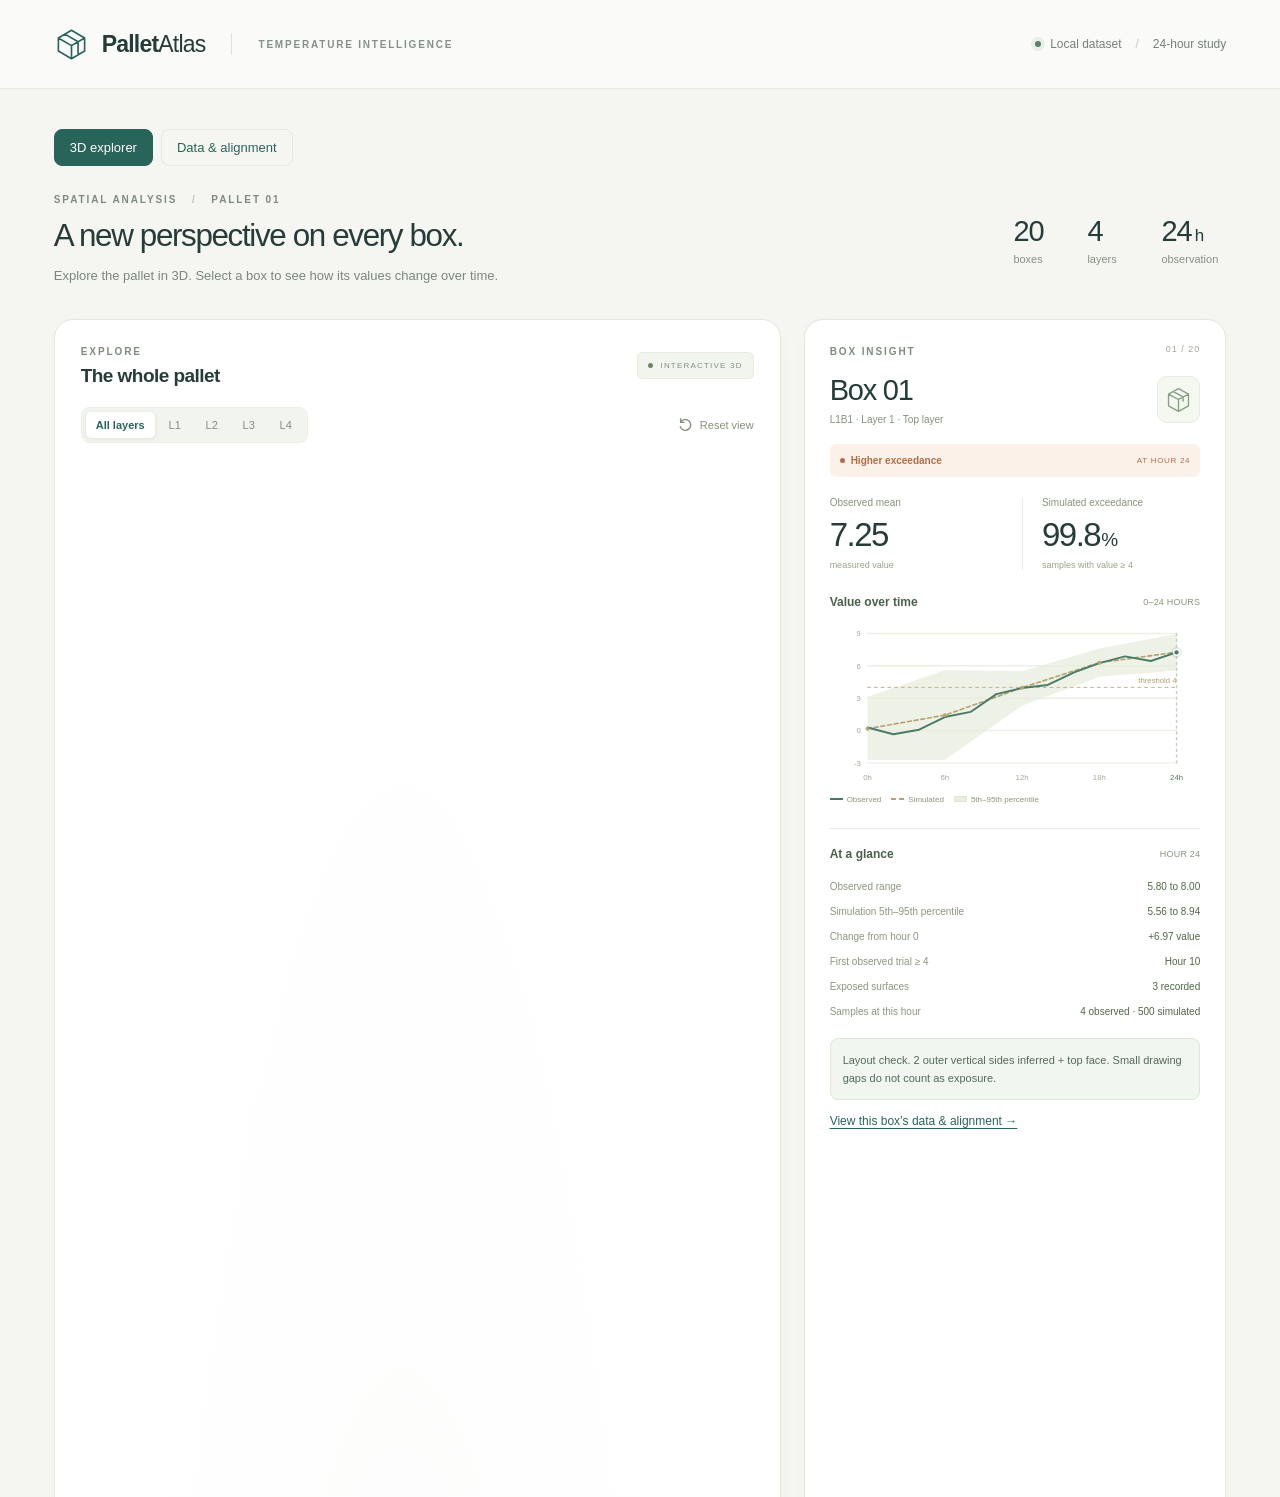
==== pallet webpage/index.html @ e12cc057 "Add pallet analysis and Atlas visualization; modernize project README" ====
<!doctype html>
<html lang="en">
<head>
  <meta charset="UTF-8">
  <meta name="viewport" content="width=device-width, initial-scale=1">
  <meta name="theme-color" content="#f5f6f2">
  <title>Pallet Atlas — Temperature exploration</title>
  <link rel="stylesheet" href="styles.css">
  <script src="data.js" defer></script>
  <script src="app.js" defer></script>
</head>
<body>
  <header class="site-header">
    <a class="brand" href="./index.html" aria-label="Pallet Atlas home"><span class="brand-mark" aria-hidden="true"><svg viewBox="0 0 32 32"><path d="m16 3 12 7v12l-12 7L4 22V10Z M4 10l12 7 12-7 M16 17v12 M10 6.5l12 7v12"/></svg></span><span>Pallet<span class="brand-light">Atlas</span></span></a>
    <span class="header-divider"></span><span class="header-subtitle">TEMPERATURE INTELLIGENCE</span>
    <div class="header-status"><span class="status-dot"></span> Local dataset <span class="status-separator">/</span> 24-hour study</div>
  </header>

  <main>
    <nav class="page-nav" aria-label="Pages"><a href="index.html" aria-current="page">3D explorer</a><a href="analysis-data.html">Data &amp; alignment</a></nav>
    <section class="page-heading">
      <div><p class="eyebrow">SPATIAL ANALYSIS <span>/</span> PALLET 01</p><h1>A new perspective on every box.</h1><p class="page-description">Explore the pallet in 3D. Select a box to see how its values change over time.</p></div>
      <div class="study-summary"><div><strong>20</strong><span>boxes</span></div><div><strong>4</strong><span>layers</span></div><div><strong>24<span>h</span></strong><span>observation</span></div></div>
    </section>

    <div class="workspace">
      <section class="visual-panel panel" aria-labelledby="pallet-heading">
        <div class="panel-heading"><div><p class="eyebrow">EXPLORE</p><h2 id="pallet-heading">The whole pallet</h2></div><span class="view-badge"><span></span> INTERACTIVE 3D</span></div>
        <div class="viewer-toolbar">
          <div class="segmented layer-tabs" role="group" aria-label="Visible layer"><button class="active" data-layer="all" aria-pressed="true">All layers</button><button data-layer="1" aria-pressed="false">L1</button><button data-layer="2" aria-pressed="false">L2</button><button data-layer="3" aria-pressed="false">L3</button><button data-layer="4" aria-pressed="false">L4</button></div>
          <button class="text-button" id="reset-view" title="Reset rotation and zoom"><svg viewBox="0 0 20 20" aria-hidden="true"><path d="M4 7a6 6 0 1 1-.4 5M4 3v4h4"/></svg>Reset view</button>
        </div>
        <div class="canvas-wrap" id="canvas-wrap">
          <canvas id="pallet-canvas" tabindex="0" aria-label="Interactive 3D pallet. Drag to rotate, scroll to zoom, and click a box to view its report. With keyboard focus, use arrow keys to rotate and plus or minus to zoom. All boxes are also available in the box selector below."></canvas>
          <div class="viewer-corner"><span class="orientation-mark" aria-hidden="true">↗</span><span>48 × 40 in<span>Approximate pallet footprint</span></span></div>
          <div class="zoom-controls" role="group" aria-label="Camera controls"><button id="zoom-in" aria-label="Zoom in" title="Zoom in">+</button><button id="zoom-out" aria-label="Zoom out" title="Zoom out">−</button></div>
          <div id="hover-tip" class="hover-tip" hidden></div>
          <div class="canvas-hint"><svg viewBox="0 0 20 20" aria-hidden="true"><path d="m5 6-3 3 3 3M15 6l3 3-3 3M2 9h16M7 15h6"/></svg>Drag to rotate 360°<span>·</span> Scroll to zoom <span>·</span> Click to inspect</div>
        </div>
        <div class="view-options"><label class="explode-control" for="explode-slider"><svg viewBox="0 0 20 20" aria-hidden="true"><path d="m2 6 8-4 8 4-8 4ZM2 10l8 4 8-4M2 14l8 4 8-4"/></svg>Separate layers<input type="range" id="explode-slider" min="0" max="12" value="0" step="0.2"><output id="explode-value" for="explode-slider">0%</output></label><span class="geometry-note" title="Box centers come from the source data. Footprints and box heights are inferred from their spacing.">Geometry inferred from box centers <span aria-hidden="true">ⓘ</span></span></div>
        <div class="timeline-section"><div class="section-label"><span>OBSERVATION TIME</span><span id="time-caption">Hour 24 of 24</span></div><div class="time-row"><button id="play-time" class="play-button" aria-label="Play time sequence" aria-pressed="false"><svg viewBox="0 0 20 20" aria-hidden="true"><path d="m7 4 9 6-9 6Z"/></svg></button><div class="time-stops" role="group" aria-label="Observation hour"><button data-hour="0" aria-pressed="false">0<span>h</span></button><button data-hour="6" aria-pressed="false">6<span>h</span></button><button data-hour="12" aria-pressed="false">12<span>h</span></button><button data-hour="18" aria-pressed="false">18<span>h</span></button><button data-hour="24" class="active" aria-pressed="true">24<span>h</span></button></div></div></div>
        <div class="legend"><span>Simulated exceedance <strong>value ≥ 4</strong></span><div class="legend-scale"><span>0%</span><i></i><span>100%</span></div></div>
      </section>

      <aside class="report-panel panel" aria-labelledby="report-heading">
        <div class="report-top"><p class="eyebrow">BOX INSIGHT</p><span class="report-index" id="report-index">01 / 20</span></div>
        <div class="box-title-row"><div><h2 id="report-heading">Box 01</h2><p id="box-location">L1B1 · Layer 1 · Top layer</p></div><span class="box-icon" aria-hidden="true"><svg viewBox="0 0 32 32"><path d="m16 4 11 6v13l-11 6-11-6V10Z M5 10l11 6 11-6M16 16v13M10 7l11 6v5"/></svg></span></div>
        <div class="risk-banner" id="risk-banner"><div><span class="risk-dot"></span><strong id="risk-label">Higher exceedance</strong></div><span id="report-time">AT HOUR 24</span></div>
        <div class="metric-grid"><div class="metric"><span>Observed mean</span><strong id="observed-mean">—</strong><small>measured value</small></div><div class="metric"><span>Simulated exceedance</span><strong id="risk-percent">—</strong><small>samples with value ≥ 4</small></div></div>
        <section class="trend-section" aria-labelledby="trend-heading"><div class="section-label"><h3 id="trend-heading">Value over time</h3><span>0–24 HOURS</span></div><div id="trend-chart" class="trend-chart"></div><div class="chart-legend"><span><i class="observed-line"></i>Observed</span><span><i class="simulated-line"></i>Simulated</span><span><i class="band-key"></i>5th–95th percentile</span></div></section>
        <section class="detail-section" aria-labelledby="snapshot-heading"><div class="section-label"><h3 id="snapshot-heading">At a glance</h3><span id="snapshot-hour">HOUR 24</span></div><dl class="detail-list"><div><dt>Observed range</dt><dd id="observed-range">—</dd></div><div><dt>Simulation 5th–95th percentile</dt><dd id="simulation-interval">—</dd></div><div><dt>Change from hour 0</dt><dd id="value-change">—</dd></div><div><dt>First observed trial ≥ 4</dt><dd id="first-crossing">—</dd></div><div><dt>Exposed surfaces</dt><dd id="exposed-surfaces">—</dd></div><div><dt>Samples at this hour</dt><dd id="sample-count">—</dd></div></dl></section>
        <div class="alignment-note" id="alignment-note"></div>
        <a class="data-link" id="box-data-link" href="analysis-data.html">View this box’s data &amp; alignment →</a>
        <div class="insight-note"><span aria-hidden="true">↗</span><p id="box-narrative"></p></div>
      </aside>
    </div>

    <section class="box-directory panel" aria-labelledby="directory-heading"><div class="directory-heading"><div><p class="eyebrow">QUICK SELECT</p><h2 id="directory-heading">Find your box</h2></div><p>Every layer, including the boxes hidden from view.</p></div><div class="directory-layers" id="box-directory"></div></section>
    <footer><p><strong>About this view.</strong> Observed values and Monte Carlo summaries from the local pallet study. Color shows the percentage of simulated samples ≥ 4, not spoilage probability. Measurement units are unconfirmed.</p><p>Box centers follow the source coordinates; box dimensions are inferred. Simulations were centered on observed means and are not an independent prediction. <span class="footer-brand">PALLET ATLAS <span>·</span> LOCAL EXPLORER</span></p></footer>
  </main>
  <div class="sr-only" id="selection-announcement" aria-live="polite"></div>
</body>
</html>
---- pallet webpage/styles.css ----
:root{--bg:#f5f6f2;--paper:#fff;--ink:#253c38;--muted:#7d8982;--teal:#28645a;--line:#e6eae3;--soft:#f1f5ef;--orange:#c07643;--radius:19px;font-family:Inter,ui-sans-serif,-apple-system,BlinkMacSystemFont,"Segoe UI",sans-serif;color:var(--ink);background:var(--bg);font-synthesis:none}
*{box-sizing:border-box}body{margin:0}button,input{font:inherit}button{cursor:pointer}button:focus-visible,a:focus-visible,input:focus-visible,canvas:focus-visible{outline:3px solid #3a8877;outline-offset:4px}button{color:inherit}svg{fill:none;stroke:currentColor;stroke-width:1.5;stroke-linecap:round;stroke-linejoin:round}button svg{width:18px;height:18px}button:disabled{opacity:.5;cursor:default}.site-header{height:89px;background:#fafbf8;border-bottom:1px solid var(--line);display:flex;align-items:center;padding:0 4.2%;gap:26px}.brand{display:flex;align-items:center;gap:12px;color:var(--ink);text-decoration:none;font-size:23px;font-weight:650;letter-spacing:-.8px}.brand-light{font-weight:400}.brand-mark{display:grid;place-items:center;width:36px;height:39px;color:var(--teal)}.brand-mark svg{width:35px;height:35px}.header-divider{height:22px;width:1px;background:#dce3da}.header-subtitle{font-size:10px;font-weight:600;letter-spacing:1.8px;color:#859088}.header-status{margin-left:auto;display:flex;align-items:center;gap:9px;font-size:12px;color:#758078}.status-dot{width:6px;height:6px;background:#56836a;border-radius:50%;box-shadow:0 0 0 4px #e8efe5}.status-separator{color:#c6cec5;margin:0 5px}main{max-width:1600px;margin:auto;padding:40px 4.2% 24px}.page-heading{display:flex;justify-content:space-between;align-items:center;gap:24px;margin-bottom:32px}.eyebrow{font-size:10px;letter-spacing:1.9px;font-weight:650;color:#7e8b7e;margin:0 0 10px;line-height:1.5}.eyebrow span{color:#bac3b6;margin:0 10px}h1{font-size:clamp(25px,2.45vw,38px);font-weight:500;letter-spacing:-1.35px;margin:0 0 12px;line-height:1.18}.page-description{margin:0;color:#7b877e;font-size:13px;line-height:1.6}.study-summary{display:flex;gap:32px;padding-right:8px}.study-summary>div{min-width:42px;display:flex;flex-direction:column;gap:5px}.study-summary strong{font-size:29px;font-weight:450;letter-spacing:-1px;line-height:1.2}.study-summary strong span{font-size:17px;margin-left:3px}.study-summary>div>span{font-size:11px;color:#879184}.workspace{display:grid;grid-template-columns:minmax(0,1.72fr) minmax(340px,1fr);align-items:stretch;gap:23px}.panel{background:var(--paper);border:1px solid #e2e7df;border-radius:var(--radius);box-shadow:0 4px 20px #263d341f,0 1px 2px #263d3403;box-shadow:0 4px 22px #263d3404;overflow:hidden}.visual-panel{display:flex;flex-direction:column}.panel-heading{padding:24px 26px 20px;display:flex;align-items:center;justify-content:space-between;gap:8px}.panel-heading .eyebrow{margin-bottom:6px}h2{font-size:19px;font-weight:550;letter-spacing:-.55px;margin:0}.view-badge{display:flex;align-items:center;gap:7px;font-size:8px;letter-spacing:1.2px;color:#81917e;background:#f2f5ed;padding:8px 10px;border:1px solid #e8ecdf;border-radius:5px;white-space:nowrap}.view-badge span{width:5px;height:5px;background:#6c8760;border-radius:50%}.viewer-toolbar{display:flex;align-items:center;justify-content:space-between;padding:0 26px;gap:10px}.segmented{display:flex;gap:3px;background:#f2f4ef;border:1px solid #eaf0e5;border-radius:8px;padding:4px}.segmented button{border:0;background:transparent;color:#83907e;padding:7px 10px;font-size:11px;border-radius:5px;transition:background .15s,color .15s;min-width:34px}.segmented button.active{background:white;color:var(--teal);box-shadow:0 1px 4px #1f332617;font-weight:600}.text-button{display:flex;align-items:center;gap:5px;background:none;border:0;font-size:11px;color:#869080;padding:8px 0;white-space:nowrap}.text-button:hover{color:var(--teal)}.canvas-wrap{position:relative;min-height:375px;height:465px;flex:1;background:radial-gradient(ellipse at 48% 47%,#eff3eb66 0%,#fff0 60%);overflow:hidden}#pallet-canvas{width:100%;height:100%;display:block;cursor:grab;touch-action:none}#pallet-canvas.dragging{cursor:grabbing}#pallet-canvas.over-box{cursor:pointer}.viewer-corner{position:absolute;left:27px;bottom:46px;display:flex;align-items:center;gap:9px;pointer-events:none;color:#6e7f71;font-size:10px}.viewer-corner>span>span{display:block;color:#9da69a;font-size:8px;margin-top:4px}.orientation-mark{font-size:25px;font-weight:300;color:#8d9a84}.zoom-controls{position:absolute;right:23px;bottom:46px;display:grid;gap:1px;border:1px solid #e4e9e0;border-radius:7px;overflow:hidden;box-shadow:0 2px 5px #00000004}.zoom-controls button{width:31px;height:30px;background:#fff;border:0;font-size:19px;color:#70816d;line-height:1}.zoom-controls button:hover{background:#eff3eb}.zoom-controls button+button{border-top:1px solid #e8ece5}.canvas-hint{position:absolute;left:0;right:0;bottom:12px;display:flex;align-items:center;justify-content:center;gap:8px;font-size:10px;color:#95a18d;pointer-events:none}.canvas-hint svg{width:17px;height:17px}.canvas-hint span{color:#c1c9bc}.hover-tip{position:absolute;pointer-events:none;background:#263f37;color:#fff;padding:8px 11px;border-radius:7px;box-shadow:0 4px 16px #1b302622;font-size:11px;white-space:nowrap;z-index:3}.view-options{margin:0 26px;display:flex;align-items:center;justify-content:space-between;gap:15px;padding:16px 0;border-top:1px solid #edf0e8}.explode-control{display:flex;align-items:center;gap:8px;font-size:10px;white-space:nowrap;color:#6c7d69}.explode-control svg{width:15px;height:15px}.explode-control input{width:85px;height:4px;accent-color:#507c60;cursor:pointer;margin:0 2px}.explode-control output{font-size:9px;min-width:28px;color:#94a08d;font-variant-numeric:tabular-nums}.geometry-note{font-size:8px;color:#a0a994;text-align:right;line-height:1.5}.geometry-note span{font-size:11px;margin-left:3px}.timeline-section{padding:17px 26px 19px;border-top:1px solid var(--line);background:#fcfdfb}.section-label{display:flex;justify-content:space-between;align-items:center;gap:8px;font-size:9px;color:#89957f;letter-spacing:1.05px;font-weight:600}.section-label>span:last-child{font-size:9px;font-weight:450;letter-spacing:.2px}.section-label h3{font-size:12px;letter-spacing:0;color:#4a604b;margin:0;font-weight:600}.time-row{display:flex;align-items:center;gap:17px;margin-top:14px}.play-button{height:32px;width:33px;flex-shrink:0;display:grid;place-items:center;background:#ecf1e7;border:1px solid #e0e7d8;border-radius:50%;color:#58734e}.play-button svg{width:13px;height:13px;fill:currentColor}.play-button[aria-pressed="true"]{background:#386851;color:white;border-color:#386851}.time-stops{display:flex;justify-content:space-between;position:relative;flex:1;gap:5px}.time-stops:before{content:"";position:absolute;top:50%;left:20px;right:20px;height:1px;background:#dce3d5}.time-stops button{z-index:1;position:relative;border:1px solid #e5ebde;border-radius:7px;color:#85947c;background:#fcfdfb;min-width:43px;height:31px;font-size:11px}.time-stops button span{margin-left:2px;font-size:9px}.time-stops button.active{background:#376650;border-color:#376650;color:white;box-shadow:0 2px 7px #35644723}.legend{display:flex;gap:12px;align-items:center;justify-content:space-between;padding:14px 26px;font-size:9px;color:#8a9680;border-top:1px solid var(--line)}.legend>span{line-height:1.6}.legend strong{font-weight:500;color:#637b59;margin-left:6px}.legend-scale{display:flex;align-items:center;gap:7px;font-size:9px}.legend-scale i{display:block;width:100px;height:5px;border-radius:4px;background:linear-gradient(90deg,#a9c5b6,#c4d0ad 25%,#dac495 50%,#d49f7a 75%,#cd816d)}.report-panel{padding:24px 25px 21px;display:flex;flex-direction:column}.report-top{display:flex;justify-content:space-between;align-items:start}.report-index{color:#9ea895;font-size:9px;font-variant-numeric:tabular-nums;letter-spacing:1px}.box-title-row{display:flex;align-items:center;justify-content:space-between;margin:5px 0 19px}.box-title-row h2{font-size:29px;font-weight:500;letter-spacing:-1.2px}.box-title-row p{font-size:10px;color:#85917d;margin:7px 0 0}.box-icon{width:43px;height:47px;color:#87a081;display:grid;place-items:center;background:#f5f7f1;border:1px solid #e9eddf;border-radius:10px}.box-icon svg{width:29px;height:29px}.risk-banner{display:flex;align-items:center;justify-content:space-between;gap:6px;border-radius:6px;background:#fbf1e8;padding:11px 10px;color:#b16e45;font-size:10px;margin-bottom:20px}.risk-banner>div{display:flex;align-items:center;gap:6px}.risk-dot{width:5px;height:5px;background:currentColor;border-radius:50%}.risk-banner strong{font-weight:550}.risk-banner>span{font-size:8px;letter-spacing:.7px;white-space:nowrap}.risk-banner.low{background:#eff5ed;color:#678058}.risk-banner.mid{background:#f8f4e8;color:#a18b4f}.metric-grid{display:grid;grid-template-columns:1fr 1fr;gap:14px;margin-bottom:25px}.metric+.metric{border-left:1px solid #e8ecdf;padding-left:19px}.metric>span{display:block;font-size:10px;color:#87927c;margin-bottom:8px;white-space:nowrap}.metric strong{display:block;font-weight:450;font-size:33px;letter-spacing:-1.5px;line-height:1.15;font-variant-numeric:tabular-nums}.metric strong .unit{font-size:19px;letter-spacing:-.5px;margin-left:1px}.metric small{font-size:9px;color:#99a28e;display:block;margin-top:6px}.trend-section{margin-bottom:24px}.trend-chart{margin-top:10px;width:100%;height:168px}.trend-chart svg{width:100%;height:100%;overflow:visible}.chart-legend{display:flex;gap:10px;flex-wrap:wrap;margin-top:8px;color:#8a967f;font-size:8px}.chart-legend>span{display:flex;gap:4px;align-items:center}.chart-legend i{display:block;width:13px;height:2px}.observed-line{background:#487969}.simulated-line{border-top:2px dashed #b6a270}.chart-legend .band-key{height:6px;background:#e9eee2;border:1px solid #dce5d2;border-radius:1px}.detail-section{border-top:1px solid var(--line);padding-top:18px}.detail-list{margin:13px 0 0}.detail-list>div{display:flex;align-items:baseline;justify-content:space-between;gap:10px;font-size:10px;padding:7px 0}.detail-list dt{color:#8b9680}.detail-list dd{margin:0;color:#526649;font-weight:500;text-align:right;font-variant-numeric:tabular-nums}.insight-note{display:flex;align-items:start;gap:9px;margin-top:auto;padding:13px 12px;background:#f5f7f0;border:1px solid #eaf0df;border-radius:8px;color:#859175;line-height:1.7;font-size:10px}.insight-note>span{font-size:17px;color:#7c9068;line-height:1.4}.insight-note p{margin:0}.box-directory{margin-top:22px;padding:23px 26px 25px}.directory-heading{display:flex;align-items:center;justify-content:space-between;gap:20px;margin-bottom:20px}.directory-heading .eyebrow{margin-bottom:5px}.directory-heading h2{font-size:17px}.directory-heading>p{font-size:11px;color:#929c88;margin:0}.directory-layers{display:grid;grid-template-columns:repeat(4,minmax(0,1fr));gap:24px}.directory-layer+.directory-layer{border-left:1px solid #e8ecdf;padding-left:23px}.directory-layer-label{display:flex;align-items:center;justify-content:space-between;gap:3px;font-size:10px;color:#75886b;margin-bottom:11px}.directory-layer-label strong{font-weight:550}.directory-layer-label>span{font-size:8px;color:#a3ad99}.box-buttons{display:grid;grid-template-columns:repeat(5,1fr);gap:6px}.box-select{min-width:0;display:flex;flex-direction:column;align-items:center;gap:7px;border:1px solid #e6ebdf;background:#fff;padding:9px 0 7px;border-radius:7px;font-size:9px;color:#8b9780;position:relative}.box-select i{width:14px;height:14px;border-radius:3px;border:1px solid #53654222}.box-select[aria-pressed="true"]{border-color:#507758;background:#f2f6ec;color:#4c704f;box-shadow:0 0 0 1px #50775814}.box-select:hover{background:#f6f8f1;border-color:#a1b092}.box-select[aria-pressed="true"]:after{content:"";height:3px;width:11px;border-radius:2px;position:absolute;bottom:-6px;background:#5c7f58}footer{padding:20px 2px 0;display:grid;gap:6px}footer p{margin:0;font-size:9px;color:#9aa58e;line-height:1.8}footer strong{font-weight:500;color:#7d8f6d}.footer-brand{float:right;font-size:8px;letter-spacing:1px;color:#a1ac93;margin-left:20px}.footer-brand span{margin:0 5px}.sr-only{position:absolute;width:1px;height:1px;padding:0;margin:-1px;overflow:hidden;clip:rect(0,0,0,0);white-space:nowrap;border:0}
@media(min-width:1450px){.canvas-wrap{height:500px}.trend-chart{height:186px}.report-panel{padding:27px 30px}.detail-list>div{padding:8px 0}.insight-note{margin-top:20px}}@media(max-width:1100px){main{padding:30px 3%}.site-header{padding:0 3%}.workspace{gap:17px;grid-template-columns:minmax(0,1.35fr) minmax(330px,1fr)}.panel-heading,.viewer-toolbar{padding-left:20px;padding-right:20px}.view-options{margin:0 20px;flex-wrap:wrap;gap:8px}.geometry-note{text-align:left}.directory-layers{gap:15px}.directory-layer+.directory-layer{padding-left:14px}.box-buttons{gap:4px}.canvas-wrap{height:440px}.study-summary{gap:20px}.metric+.metric{padding-left:13px}.report-panel{padding:23px 21px}.legend{padding:13px 20px;gap:8px}.legend strong{display:block;margin:0}.legend-scale i{width:75px}.timeline-section{padding:16px 20px}.canvas-hint{font-size:8px;gap:5px}}@media(max-width:850px){.header-subtitle,.header-divider{display:none}.workspace{grid-template-columns:minmax(0,1fr) minmax(305px,.9fr)}.page-heading{align-items:flex-start}.study-summary{gap:18px}.study-summary strong{font-size:24px}.page-description{max-width:430px;font-size:12px}.report-panel{padding:22px 18px}.view-badge{font-size:7px;padding:7px}.panel-heading{padding:20px 16px}.viewer-toolbar{padding:0 14px;gap:6px}.segmented button{padding:6px 7px;min-width:27px}.text-button{font-size:9px}.text-button svg{width:14px;height:14px}.metric>span{font-size:9px}.directory-layers{grid-template-columns:1fr 1fr;gap:23px}.directory-layer:nth-child(3){border-left:0;padding-left:0}.box-buttons{gap:9px}.directory-heading>p{max-width:220px;text-align:right;line-height:1.6}.canvas-wrap{height:420px;min-height:350px}.viewer-corner{left:18px}.zoom-controls{right:15px}.legend{padding:12px 16px}.legend-scale i{width:62px}}@media(max-width:700px){.site-header{height:72px;padding:0 22px}.brand{font-size:21px}.header-status{font-size:10px}.status-separator,.header-status .status-separator~*{display:none}main{padding:28px 18px 20px}.page-heading{display:block;margin-bottom:24px}h1{font-size:31px;max-width:360px;letter-spacing:-1px}.page-description{max-width:390px}.study-summary{margin-top:22px;gap:34px}.study-summary>div{flex-direction:row;align-items:baseline;gap:7px}.study-summary strong{font-size:22px}.study-summary>div>span{font-size:10px}.workspace{grid-template-columns:1fr;gap:20px}.panel-heading{padding:23px 23px 19px}.viewer-toolbar{padding:0 22px}.segmented button{padding:7px 11px}.text-button{font-size:11px}.canvas-wrap{height:415px;flex:none}.canvas-hint{font-size:9px}.view-options{margin:0 22px;flex-wrap:nowrap}.geometry-note{max-width:125px;text-align:right;font-size:8px}.legend{padding:15px 22px}.legend strong{display:inline;margin-left:5px}.legend-scale i{width:85px}.timeline-section{padding:18px 22px}.report-panel{padding:26px}.report-top{margin-bottom:0}.metric-grid{margin-bottom:26px}.metric>span{font-size:11px}.metric strong{font-size:36px}.metric+.metric{padding-left:26px}.trend-chart{height:200px}.chart-legend{font-size:9px;gap:15px}.detail-list>div{font-size:11px;padding:9px 0}.insight-note{margin-top:21px}.box-directory{padding:24px 22px}.directory-heading{align-items:start}.directory-heading>p{max-width:160px;font-size:10px}.directory-layers{gap:24px 15px}.box-buttons{gap:5px}.directory-layer-label>span{font-size:7px}.footer-brand{float:none;display:block;margin:13px 0 0}.viewer-corner{bottom:49px}.header-status{max-width:130px;white-space:nowrap;overflow:hidden}.header-status .status-separator{display:none}}@media(max-width:400px){.header-status{display:none}h1{font-size:28px}.study-summary{gap:23px}.segmented button{padding:6px 8px;min-width:26px}.viewer-toolbar{padding:0 16px}.canvas-wrap{height:360px}.view-options{flex-wrap:wrap}.geometry-note{max-width:none}.canvas-hint{font-size:8px;gap:4px}.legend{padding:13px 18px}.legend-scale i{width:55px}.legend strong{display:block;margin:0}.directory-layers{grid-template-columns:1fr}.directory-layer+.directory-layer{border-left:0;padding-left:0}.directory-heading>p{max-width:135px}.directory-layer-label>span{font-size:9px}.box-buttons{gap:10px}.report-panel{padding:23px}.metric>span{font-size:10px}}
.page-nav{display:flex;gap:8px;margin-bottom:26px;flex-wrap:wrap}.page-nav a{padding:10px 15px;border-radius:8px;font-size:13px;color:var(--teal);text-decoration:none;border:1px solid var(--line)}.page-nav a[aria-current=page]{background:var(--teal);color:white;border-color:var(--teal)}.alignment-note{background:#f2f6f0;border:1px solid #dce7d8;border-radius:8px;padding:12px;font-size:11px;line-height:1.65;margin-top:14px;color:#526b59}.alignment-note.mismatch{background:#fff2e7;border-color:#ead1b9;color:#87532c}.data-link{display:block;color:var(--teal);font-size:12px;margin-top:14px;text-decoration:underline;text-underline-offset:3px}
@media(prefers-reduced-motion:reduce){*{scroll-behavior:auto!important;transition:none!important}}
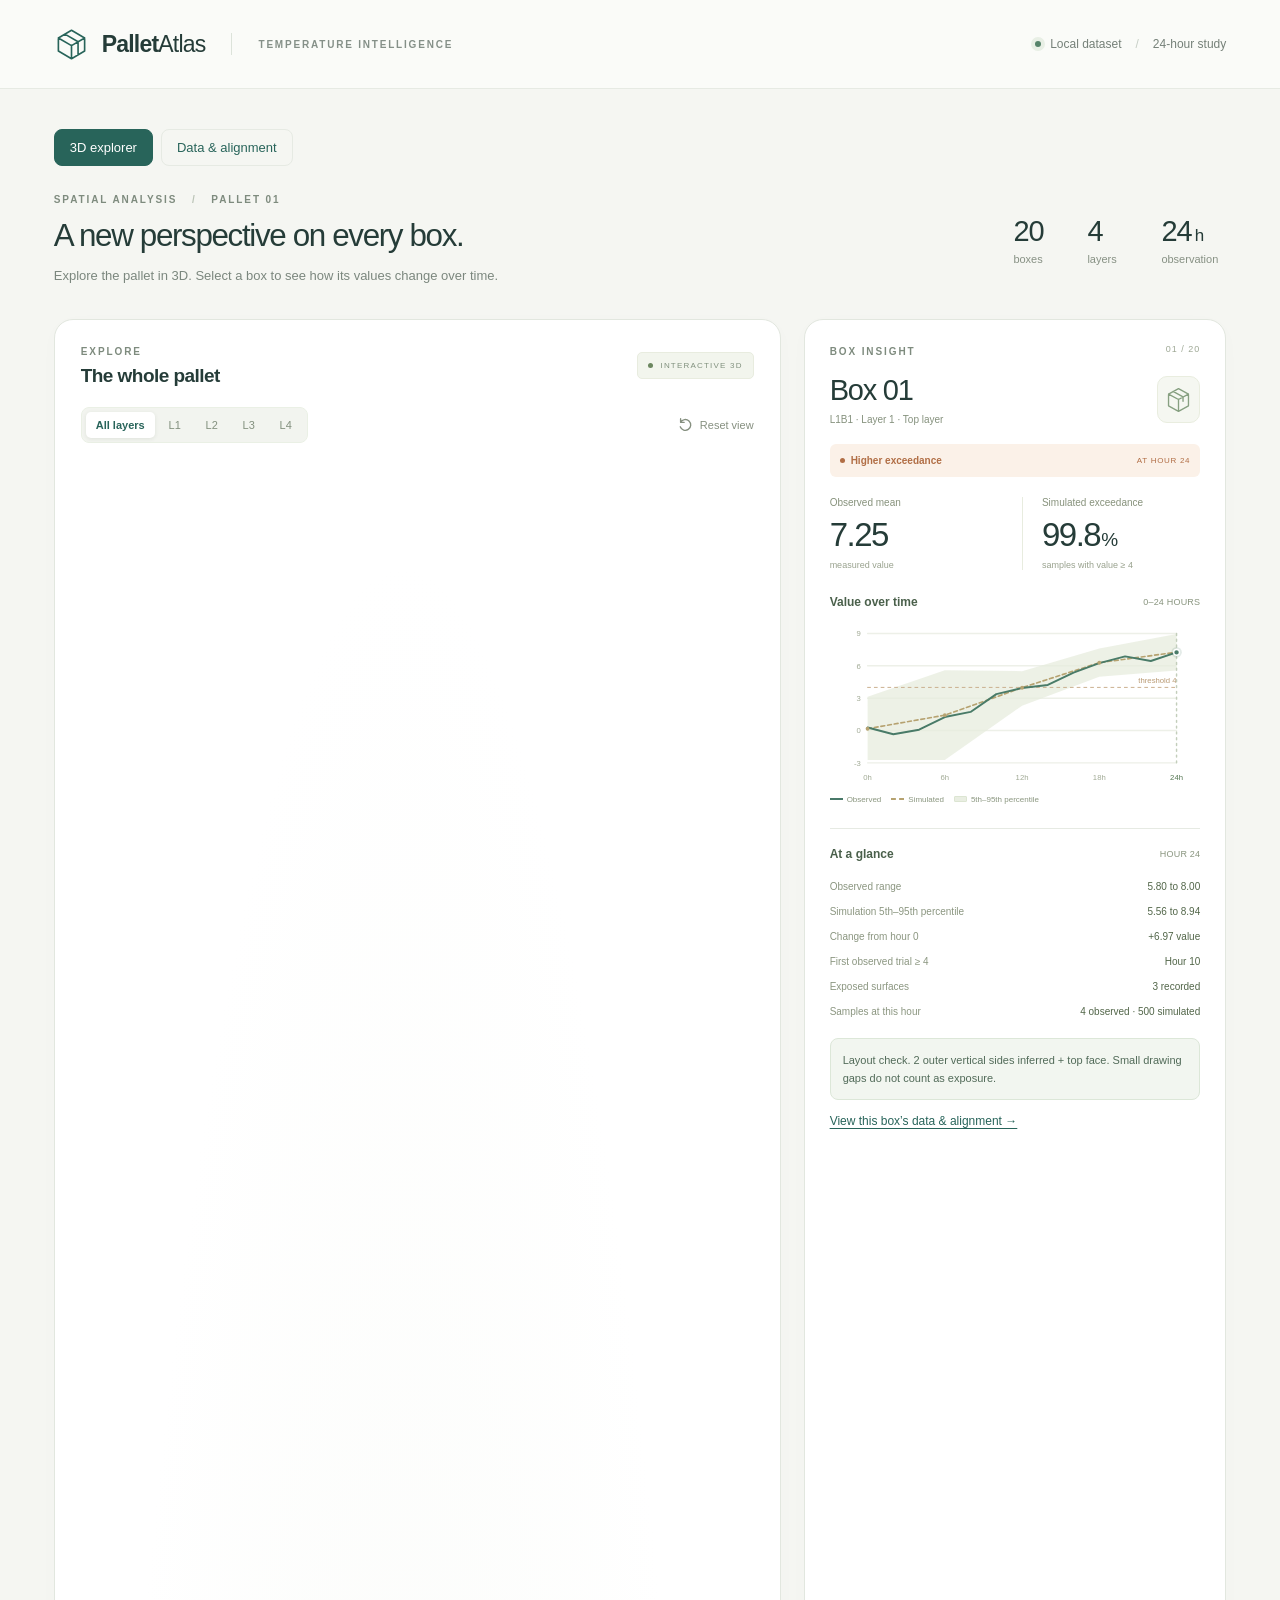
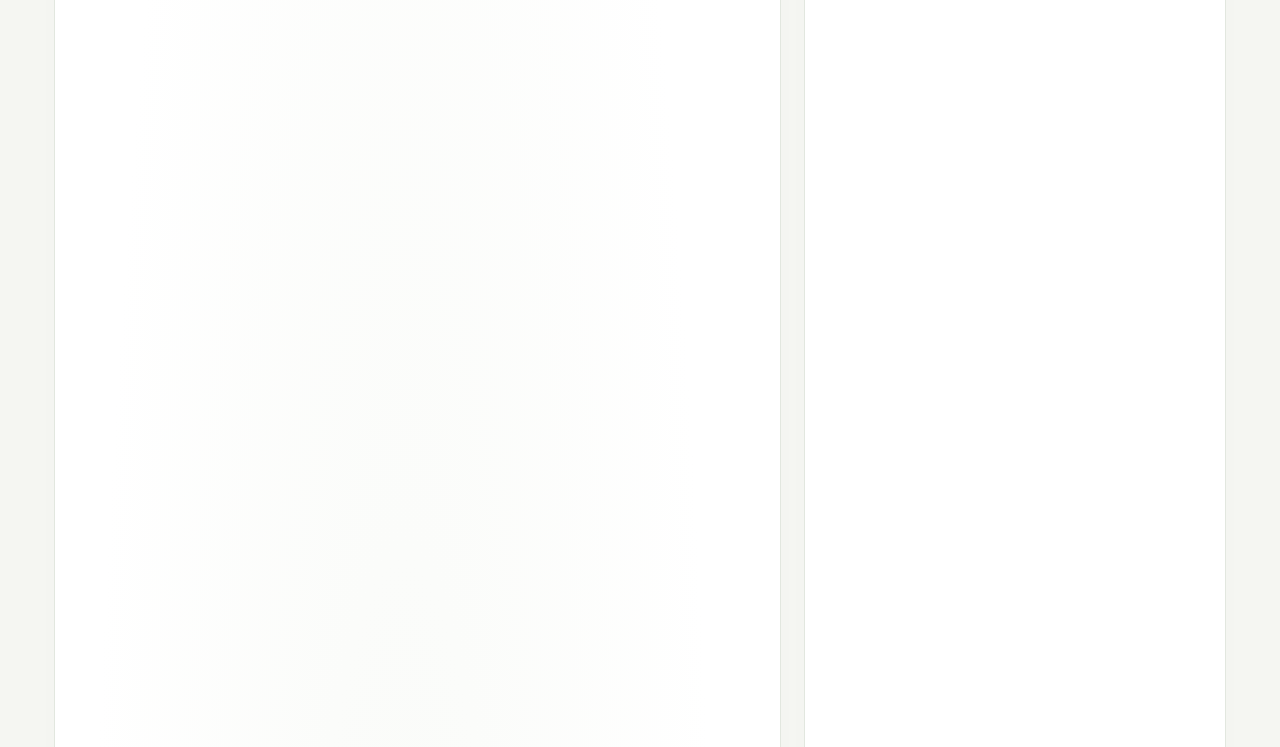
==== commit a339d97b: "Add Atlas box comparison and timeline playback controls" ====
--- a/pallet webpage/index.html
+++ b/pallet webpage/index.html
@@ -39,7 +39,7 @@
         </div>
         <div class="view-options"><label class="explode-control" for="explode-slider"><svg viewBox="0 0 20 20" aria-hidden="true"><path d="m2 6 8-4 8 4-8 4ZM2 10l8 4 8-4M2 14l8 4 8-4"/></svg>Separate layers<input type="range" id="explode-slider" min="0" max="12" value="0" step="0.2"><output id="explode-value" for="explode-slider">0%</output></label><span class="geometry-note" title="Box centers come from the source data. Footprints and box heights are inferred from their spacing.">Geometry inferred from box centers <span aria-hidden="true">ⓘ</span></span></div>
         <div class="timeline-section"><div class="section-label"><span>OBSERVATION TIME</span><span id="time-caption">Hour 24 of 24</span></div><div class="time-row"><button id="play-time" class="play-button" aria-label="Play time sequence" aria-pressed="false"><svg viewBox="0 0 20 20" aria-hidden="true"><path d="m7 4 9 6-9 6Z"/></svg></button><div class="time-stops" role="group" aria-label="Observation hour"><button data-hour="0" aria-pressed="false">0<span>h</span></button><button data-hour="6" aria-pressed="false">6<span>h</span></button><button data-hour="12" aria-pressed="false">12<span>h</span></button><button data-hour="18" aria-pressed="false">18<span>h</span></button><button data-hour="24" class="active" aria-pressed="true">24<span>h</span></button></div></div></div>
-        <div class="legend"><span>Simulated exceedance <strong>value ≥ 4</strong></span><div class="legend-scale"><span>0%</span><i></i><span>100%</span></div></div>
+        <div class="playback-tools"><label for="time-slider">Timeline <input id="time-slider" type="range" min="0" max="4" step="1" value="4"></label><label for="play-speed">Speed <select id="play-speed"><option value="2800">0.5x</option><option value="1400" selected>1x</option><option value="700">2x</option></select></label><span id="play-status" role="status">Paused / 5 recorded time points</span></div><div class="legend"><span>Simulated exceedance <strong>value ≥ 4</strong></span><div class="legend-scale"><span>0%</span><i></i><span>100%</span></div></div>
       </section>
 
       <aside class="report-panel panel" aria-labelledby="report-heading">
@@ -55,6 +55,14 @@
       </aside>
     </div>
 
+    <section class="comparison panel" aria-labelledby="compare-heading">
+      <div class="directory-heading"><div><p class="eyebrow">SIDE BY SIDE</p><h2 id="compare-heading">Compare two boxes</h2></div><span id="compare-hour">Hour 24</span></div>
+      <div class="compare-controls"><label>Box A <select id="compare-a"></select></label><button id="use-selected" class="text-button">Use inspected box as A</button><label>Box B <select id="compare-b"></select></label></div>
+      <div id="compare-cards" class="compare-cards"></div>
+      <div class="compare-chart-heading"><h3>Observed means over time</h3><span><i class="key-a"></i> Box A <i class="key-b"></i> Box B / dashed line</span></div>
+      <div id="compare-chart"></div><p id="compare-difference"></p>
+      <p class="compare-footnote">Both box trends use the same value scale. The vertical marker follows the timeline above. First crossing means any observed trial &ge; 4; simulation intervals show the 5th-95th percentiles.</p>
+    </section>
     <section class="box-directory panel" aria-labelledby="directory-heading"><div class="directory-heading"><div><p class="eyebrow">QUICK SELECT</p><h2 id="directory-heading">Find your box</h2></div><p>Every layer, including the boxes hidden from view.</p></div><div class="directory-layers" id="box-directory"></div></section>
     <footer><p><strong>About this view.</strong> Observed values and Monte Carlo summaries from the local pallet study. Color shows the percentage of simulated samples ≥ 4, not spoilage probability. Measurement units are unconfirmed.</p><p>Box centers follow the source coordinates; box dimensions are inferred. Simulations were centered on observed means and are not an independent prediction. <span class="footer-brand">PALLET ATLAS <span>·</span> LOCAL EXPLORER</span></p></footer>
   </main>
--- a/pallet webpage/styles.css
+++ b/pallet webpage/styles.css
@@ -3,3 +3,5 @@
 @media(min-width:1450px){.canvas-wrap{height:500px}.trend-chart{height:186px}.report-panel{padding:27px 30px}.detail-list>div{padding:8px 0}.insight-note{margin-top:20px}}@media(max-width:1100px){main{padding:30px 3%}.site-header{padding:0 3%}.workspace{gap:17px;grid-template-columns:minmax(0,1.35fr) minmax(330px,1fr)}.panel-heading,.viewer-toolbar{padding-left:20px;padding-right:20px}.view-options{margin:0 20px;flex-wrap:wrap;gap:8px}.geometry-note{text-align:left}.directory-layers{gap:15px}.directory-layer+.directory-layer{padding-left:14px}.box-buttons{gap:4px}.canvas-wrap{height:440px}.study-summary{gap:20px}.metric+.metric{padding-left:13px}.report-panel{padding:23px 21px}.legend{padding:13px 20px;gap:8px}.legend strong{display:block;margin:0}.legend-scale i{width:75px}.timeline-section{padding:16px 20px}.canvas-hint{font-size:8px;gap:5px}}@media(max-width:850px){.header-subtitle,.header-divider{display:none}.workspace{grid-template-columns:minmax(0,1fr) minmax(305px,.9fr)}.page-heading{align-items:flex-start}.study-summary{gap:18px}.study-summary strong{font-size:24px}.page-description{max-width:430px;font-size:12px}.report-panel{padding:22px 18px}.view-badge{font-size:7px;padding:7px}.panel-heading{padding:20px 16px}.viewer-toolbar{padding:0 14px;gap:6px}.segmented button{padding:6px 7px;min-width:27px}.text-button{font-size:9px}.text-button svg{width:14px;height:14px}.metric>span{font-size:9px}.directory-layers{grid-template-columns:1fr 1fr;gap:23px}.directory-layer:nth-child(3){border-left:0;padding-left:0}.box-buttons{gap:9px}.directory-heading>p{max-width:220px;text-align:right;line-height:1.6}.canvas-wrap{height:420px;min-height:350px}.viewer-corner{left:18px}.zoom-controls{right:15px}.legend{padding:12px 16px}.legend-scale i{width:62px}}@media(max-width:700px){.site-header{height:72px;padding:0 22px}.brand{font-size:21px}.header-status{font-size:10px}.status-separator,.header-status .status-separator~*{display:none}main{padding:28px 18px 20px}.page-heading{display:block;margin-bottom:24px}h1{font-size:31px;max-width:360px;letter-spacing:-1px}.page-description{max-width:390px}.study-summary{margin-top:22px;gap:34px}.study-summary>div{flex-direction:row;align-items:baseline;gap:7px}.study-summary strong{font-size:22px}.study-summary>div>span{font-size:10px}.workspace{grid-template-columns:1fr;gap:20px}.panel-heading{padding:23px 23px 19px}.viewer-toolbar{padding:0 22px}.segmented button{padding:7px 11px}.text-button{font-size:11px}.canvas-wrap{height:415px;flex:none}.canvas-hint{font-size:9px}.view-options{margin:0 22px;flex-wrap:nowrap}.geometry-note{max-width:125px;text-align:right;font-size:8px}.legend{padding:15px 22px}.legend strong{display:inline;margin-left:5px}.legend-scale i{width:85px}.timeline-section{padding:18px 22px}.report-panel{padding:26px}.report-top{margin-bottom:0}.metric-grid{margin-bottom:26px}.metric>span{font-size:11px}.metric strong{font-size:36px}.metric+.metric{padding-left:26px}.trend-chart{height:200px}.chart-legend{font-size:9px;gap:15px}.detail-list>div{font-size:11px;padding:9px 0}.insight-note{margin-top:21px}.box-directory{padding:24px 22px}.directory-heading{align-items:start}.directory-heading>p{max-width:160px;font-size:10px}.directory-layers{gap:24px 15px}.box-buttons{gap:5px}.directory-layer-label>span{font-size:7px}.footer-brand{float:none;display:block;margin:13px 0 0}.viewer-corner{bottom:49px}.header-status{max-width:130px;white-space:nowrap;overflow:hidden}.header-status .status-separator{display:none}}@media(max-width:400px){.header-status{display:none}h1{font-size:28px}.study-summary{gap:23px}.segmented button{padding:6px 8px;min-width:26px}.viewer-toolbar{padding:0 16px}.canvas-wrap{height:360px}.view-options{flex-wrap:wrap}.geometry-note{max-width:none}.canvas-hint{font-size:8px;gap:4px}.legend{padding:13px 18px}.legend-scale i{width:55px}.legend strong{display:block;margin:0}.directory-layers{grid-template-columns:1fr}.directory-layer+.directory-layer{border-left:0;padding-left:0}.directory-heading>p{max-width:135px}.directory-layer-label>span{font-size:9px}.box-buttons{gap:10px}.report-panel{padding:23px}.metric>span{font-size:10px}}
 .page-nav{display:flex;gap:8px;margin-bottom:26px;flex-wrap:wrap}.page-nav a{padding:10px 15px;border-radius:8px;font-size:13px;color:var(--teal);text-decoration:none;border:1px solid var(--line)}.page-nav a[aria-current=page]{background:var(--teal);color:white;border-color:var(--teal)}.alignment-note{background:#f2f6f0;border:1px solid #dce7d8;border-radius:8px;padding:12px;font-size:11px;line-height:1.65;margin-top:14px;color:#526b59}.alignment-note.mismatch{background:#fff2e7;border-color:#ead1b9;color:#87532c}.data-link{display:block;color:var(--teal);font-size:12px;margin-top:14px;text-decoration:underline;text-underline-offset:3px}
 @media(prefers-reduced-motion:reduce){*{scroll-behavior:auto!important;transition:none!important}}
+
+.playback-tools{display:flex;align-items:center;gap:16px;flex-wrap:wrap;padding:0 24px 18px;font-size:12px;color:#526b59}.playback-tools label{display:flex;align-items:center;gap:8px}.playback-tools input{width:140px;accent-color:#487969}.playback-tools select,.compare-controls select{padding:8px;border:1px solid #cad7c7;border-radius:7px;background:white;color:#304f43;font:inherit}#play-status{font-size:11px}.comparison{margin-top:22px;padding:26px}.compare-controls{display:flex;align-items:center;gap:18px;flex-wrap:wrap;margin-bottom:20px}.compare-controls label{display:flex;align-items:center;gap:10px;font-size:13px}.compare-cards{display:grid;grid-template-columns:1fr 1fr;gap:20px}.compare-card{border:1px solid #dce5d8;border-top:4px solid #397766;border-radius:10px;padding:18px;background:#f8faf5}.compare-card:nth-child(2){border-top-color:#8565ac;background:#faf8fc}.compare-card h3{margin:0 0 12px;font-size:18px}.compare-card dl{margin:0}.compare-card dl div{display:flex;justify-content:space-between;gap:12px;padding:7px 0;font-size:12px}.compare-card dd{margin:0;font-weight:600;text-align:right}.compare-card dt{color:#667363}.compare-chart-heading{display:flex;align-items:center;justify-content:space-between;gap:12px;flex-wrap:wrap;margin-top:24px}.compare-chart-heading h3{font-size:15px}.compare-chart-heading span{font-size:12px}.key-a,.key-b{display:inline-block;width:16px;border-top:3px solid #397766;margin:0 5px}.key-b{border-top:3px dashed #8565ac}#compare-chart svg{display:block;width:100%;height:auto;max-height:300px}#compare-difference{font-size:14px;color:#355b48}.compare-footnote{font-size:11px;color:#74816d;line-height:1.7}@media(max-width:600px){.compare-cards{grid-template-columns:1fr}.comparison{padding:20px}.compare-controls{gap:12px}.compare-card dl div{font-size:11px}}
